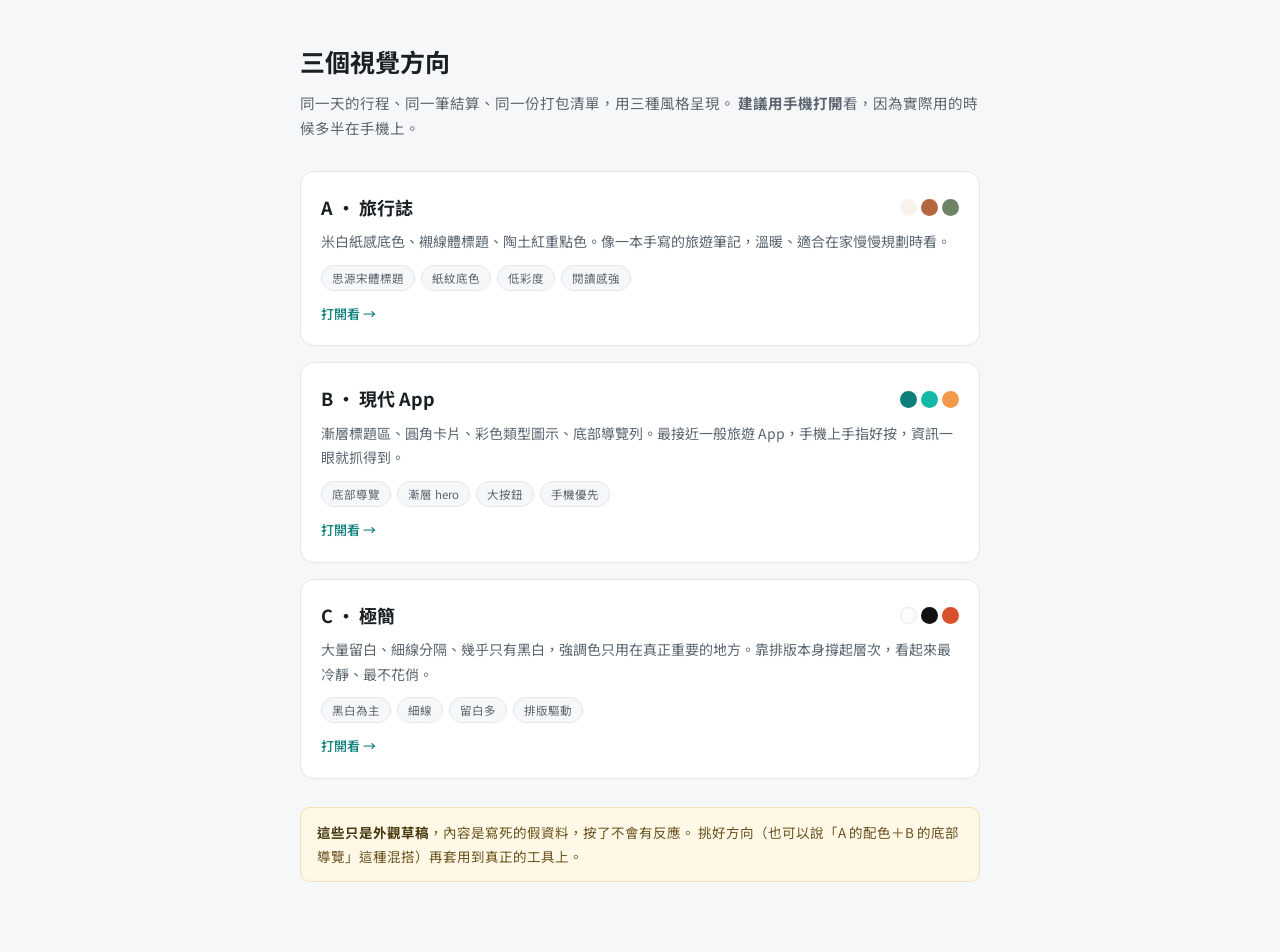
==== mockups/index.html @ a8596bb4 "加入三個視覺方向的 mockup（草稿，尚未套用） mockups/ 下三個靜態頁面，用同一份內容呈現三種風格： - A 旅行誌：米紙底色、思源宋體標題、陶土紅重點 - B 現代 App：漸層 her" ====
<!DOCTYPE html>
<html lang="zh-Hant">
<head>
<meta charset="utf-8">
<meta name="viewport" content="width=device-width, initial-scale=1">
<title>三個視覺方向 — 旅遊規劃工具</title>
<link href="https://fonts.googleapis.com/css2?family=Noto+Sans+TC:wght@400;500;700&display=swap" rel="stylesheet">
<style>
:root{--bg:#f6f7f8;--card:#fff;--line:#e3e7ea;--ink:#1a1f24;--soft:#5c6670;--faint:#8e979f}
*{box-sizing:border-box}
body{margin:0;background:var(--bg);color:var(--ink);
  font-family:"Noto Sans TC",system-ui,sans-serif;font-size:15px;line-height:1.75}
.wrap{max-width:720px;margin:0 auto;padding:40px 20px 70px}
h1{font-size:25px;margin:0 0 6px}
.lead{color:var(--soft);margin:0 0 30px;font-size:14.5px}
.card{background:var(--card);border:1px solid var(--line);border-radius:14px;
  padding:20px;margin-bottom:16px;text-decoration:none;color:inherit;display:block;
  transition:transform .12s, box-shadow .12s}
.card:hover{transform:translateY(-2px);box-shadow:0 6px 22px rgba(26,31,36,.09)}
.card h2{font-size:18px;margin:0 0 4px;display:flex;align-items:center;gap:10px}
.swatch{display:flex;gap:4px;margin-left:auto}
.swatch i{width:17px;height:17px;border-radius:50%;display:block}
.card p{margin:6px 0 0;color:var(--soft);font-size:14px}
.tags{margin-top:11px;display:flex;gap:6px;flex-wrap:wrap}
.tag{font-size:11.5px;background:var(--bg);border:1px solid var(--line);
  border-radius:20px;padding:2px 10px;color:var(--soft)}
.go{font-size:13px;color:#0b7f78;font-weight:500;margin-top:12px;display:block}
.note{background:#fff8e6;border:1px solid #f0e0b8;border-radius:10px;
  padding:13px 16px;font-size:13.5px;color:#6b5420;margin-top:28px}
.note b{color:#4a3a12}
</style>
</head>
<body>
<div class="wrap">
  <h1>三個視覺方向</h1>
  <p class="lead">同一天的行程、同一筆結算、同一份打包清單，用三種風格呈現。
     <b>建議用手機打開</b>看，因為實際用的時候多半在手機上。</p>

  <a class="card" href="a-journal.html">
    <h2>A · 旅行誌
      <span class="swatch"><i style="background:#f7f3ec"></i><i style="background:#b5653f"></i><i style="background:#6f8368"></i></span>
    </h2>
    <p>米白紙感底色、襯線體標題、陶土紅重點色。像一本手寫的旅遊筆記，溫暖、適合在家慢慢規劃時看。</p>
    <div class="tags"><span class="tag">思源宋體標題</span><span class="tag">紙紋底色</span><span class="tag">低彩度</span><span class="tag">閱讀感強</span></div>
    <span class="go">打開看 →</span>
  </a>

  <a class="card" href="b-app.html">
    <h2>B · 現代 App
      <span class="swatch"><i style="background:#0b7f78"></i><i style="background:#14b8a6"></i><i style="background:#f2994a"></i></span>
    </h2>
    <p>漸層標題區、圓角卡片、彩色類型圖示、底部導覽列。最接近一般旅遊 App，手機上手指好按，資訊一眼就抓得到。</p>
    <div class="tags"><span class="tag">底部導覽</span><span class="tag">漸層 hero</span><span class="tag">大按鈕</span><span class="tag">手機優先</span></div>
    <span class="go">打開看 →</span>
  </a>

  <a class="card" href="c-minimal.html">
    <h2>C · 極簡
      <span class="swatch"><i style="background:#fcfcfc;border:1px solid #e3e7ea"></i><i style="background:#111"></i><i style="background:#d94f2b"></i></span>
    </h2>
    <p>大量留白、細線分隔、幾乎只有黑白，強調色只用在真正重要的地方。靠排版本身撐起層次，看起來最冷靜、最不花俏。</p>
    <div class="tags"><span class="tag">黑白為主</span><span class="tag">細線</span><span class="tag">留白多</span><span class="tag">排版驅動</span></div>
    <span class="go">打開看 →</span>
  </a>

  <div class="note">
    <b>這些只是外觀草稿</b>，內容是寫死的假資料，按了不會有反應。
    挑好方向（也可以說「A 的配色＋B 的底部導覽」這種混搭）再套用到真正的工具上。
  </div>
</div>
</body>
</html>
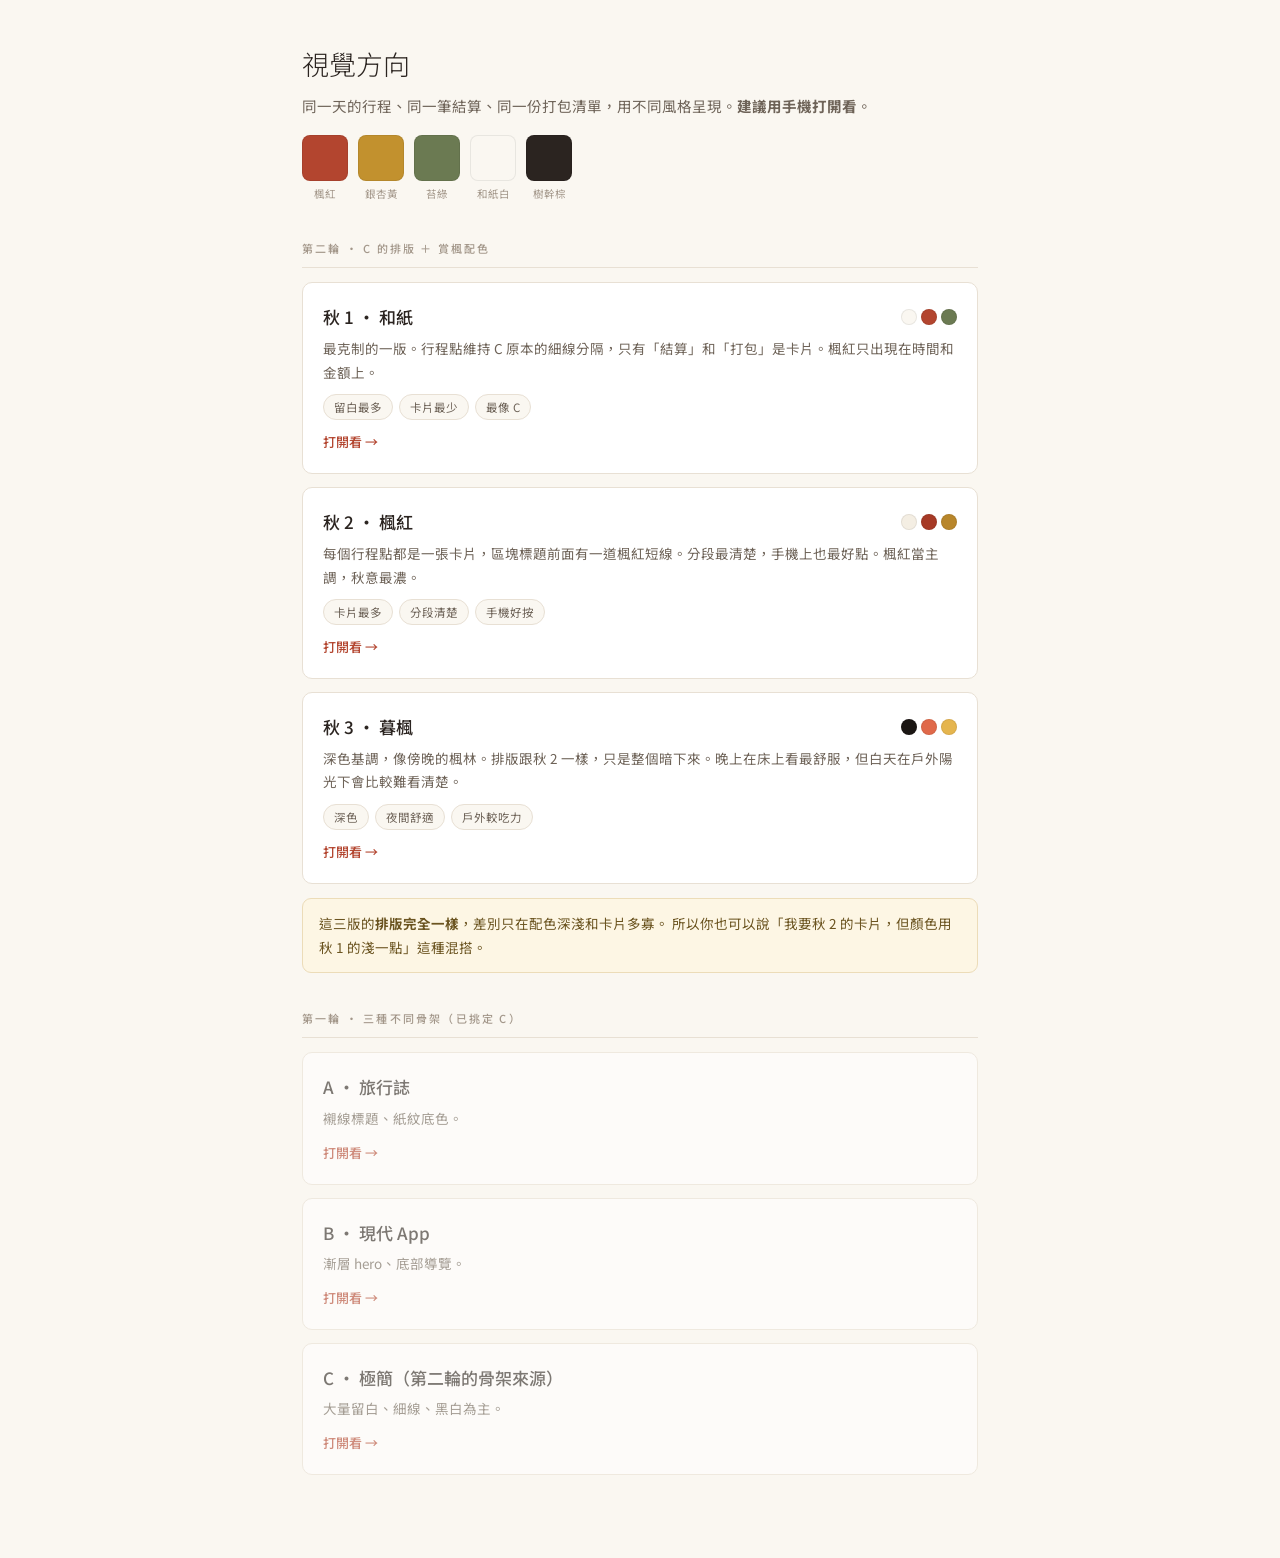
==== commit 329223a0: "第二輪 mockup：C 的排版搭配賞楓配色，三種深淺與卡片程度 沿用「方向 C」的骨架（靠排版與留白撐層次），配一套秋天賞楓色： 楓紅 #B3452F、銀杏黃 #C2912E、苔綠 #6B7A52、" ====
--- a/mockups/index.html
+++ b/mockups/index.html
@@ -3,70 +3,99 @@
 <head>
 <meta charset="utf-8">
 <meta name="viewport" content="width=device-width, initial-scale=1">
-<title>三個視覺方向 — 旅遊規劃工具</title>
-<link href="https://fonts.googleapis.com/css2?family=Noto+Sans+TC:wght@400;500;700&display=swap" rel="stylesheet">
+<title>視覺方向 — 旅遊規劃工具</title>
+<link href="https://fonts.googleapis.com/css2?family=Noto+Sans+TC:wght@300;400;500;700&display=swap" rel="stylesheet">
 <style>
-:root{--bg:#f6f7f8;--card:#fff;--line:#e3e7ea;--ink:#1a1f24;--soft:#5c6670;--faint:#8e979f}
+:root{--bg:#faf7f1;--card:#fff;--line:#e8e0d4;--ink:#2b2420;--soft:#6e6358;--faint:#a3978a;--maple:#b3452f}
 *{box-sizing:border-box}
 body{margin:0;background:var(--bg);color:var(--ink);
   font-family:"Noto Sans TC",system-ui,sans-serif;font-size:15px;line-height:1.75}
-.wrap{max-width:720px;margin:0 auto;padding:40px 20px 70px}
-h1{font-size:25px;margin:0 0 6px}
-.lead{color:var(--soft);margin:0 0 30px;font-size:14.5px}
-.card{background:var(--card);border:1px solid var(--line);border-radius:14px;
-  padding:20px;margin-bottom:16px;text-decoration:none;color:inherit;display:block;
+.wrap{max-width:720px;margin:0 auto;padding:40px 22px 70px}
+h1{font-size:27px;font-weight:300;margin:0 0 6px}
+.lead{color:var(--soft);margin:0 0 8px;font-size:14.5px}
+h2.round{font-size:11px;letter-spacing:.2em;text-transform:uppercase;color:var(--faint);
+  font-weight:500;margin:36px 0 14px;padding-bottom:9px;border-bottom:1px solid var(--line)}
+.card{background:var(--card);border:1px solid var(--line);border-radius:10px;
+  padding:19px 20px;margin-bottom:13px;text-decoration:none;color:inherit;display:block;
   transition:transform .12s, box-shadow .12s}
-.card:hover{transform:translateY(-2px);box-shadow:0 6px 22px rgba(26,31,36,.09)}
-.card h2{font-size:18px;margin:0 0 4px;display:flex;align-items:center;gap:10px}
+.card:hover{transform:translateY(-2px);box-shadow:0 6px 20px rgba(74,53,38,.09)}
+.card h3{font-size:17px;font-weight:500;margin:0 0 4px;display:flex;align-items:center;gap:10px}
 .swatch{display:flex;gap:4px;margin-left:auto}
-.swatch i{width:17px;height:17px;border-radius:50%;display:block}
-.card p{margin:6px 0 0;color:var(--soft);font-size:14px}
-.tags{margin-top:11px;display:flex;gap:6px;flex-wrap:wrap}
+.swatch i{width:16px;height:16px;border-radius:50%;display:block;border:1px solid rgba(0,0,0,.07)}
+.card p{margin:5px 0 0;color:var(--soft);font-size:13.5px}
+.tags{margin-top:10px;display:flex;gap:6px;flex-wrap:wrap}
 .tag{font-size:11.5px;background:var(--bg);border:1px solid var(--line);
   border-radius:20px;padding:2px 10px;color:var(--soft)}
-.go{font-size:13px;color:#0b7f78;font-weight:500;margin-top:12px;display:block}
-.note{background:#fff8e6;border:1px solid #f0e0b8;border-radius:10px;
-  padding:13px 16px;font-size:13.5px;color:#6b5420;margin-top:28px}
-.note b{color:#4a3a12}
+.go{font-size:13px;color:var(--maple);font-weight:500;margin-top:11px;display:block}
+.old{opacity:.6}
+.note{background:#fdf6e4;border:1px solid #ecdcb8;border-radius:9px;
+  padding:13px 16px;font-size:13.5px;color:#6b5420;margin-top:14px}
+.palette{display:flex;gap:10px;flex-wrap:wrap;margin:16px 0 4px}
+.pc{text-align:center;font-size:10.5px;color:var(--faint)}
+.pc i{display:block;width:46px;height:46px;border-radius:8px;margin-bottom:4px;border:1px solid rgba(0,0,0,.07)}
 </style>
 </head>
 <body>
 <div class="wrap">
-  <h1>三個視覺方向</h1>
-  <p class="lead">同一天的行程、同一筆結算、同一份打包清單，用三種風格呈現。
-     <b>建議用手機打開</b>看，因為實際用的時候多半在手機上。</p>
+  <h1>視覺方向</h1>
+  <p class="lead">同一天的行程、同一筆結算、同一份打包清單，用不同風格呈現。<b>建議用手機打開看</b>。</p>
 
-  <a class="card" href="a-journal.html">
-    <h2>A · 旅行誌
-      <span class="swatch"><i style="background:#f7f3ec"></i><i style="background:#b5653f"></i><i style="background:#6f8368"></i></span>
-    </h2>
-    <p>米白紙感底色、襯線體標題、陶土紅重點色。像一本手寫的旅遊筆記，溫暖、適合在家慢慢規劃時看。</p>
-    <div class="tags"><span class="tag">思源宋體標題</span><span class="tag">紙紋底色</span><span class="tag">低彩度</span><span class="tag">閱讀感強</span></div>
+  <div class="palette">
+    <div class="pc"><i style="background:#b3452f"></i>楓紅</div>
+    <div class="pc"><i style="background:#c2912e"></i>銀杏黃</div>
+    <div class="pc"><i style="background:#6b7a52"></i>苔綠</div>
+    <div class="pc"><i style="background:#faf7f1"></i>和紙白</div>
+    <div class="pc"><i style="background:#2b2420"></i>樹幹棕</div>
+  </div>
+
+  <h2 class="round">第二輪 · C 的排版 ＋ 賞楓配色</h2>
+
+  <a class="card" href="c1-washi.html">
+    <h3>秋 1 · 和紙
+      <span class="swatch"><i style="background:#faf7f1"></i><i style="background:#b3452f"></i><i style="background:#6b7a52"></i></span>
+    </h3>
+    <p>最克制的一版。行程點維持 C 原本的細線分隔，只有「結算」和「打包」是卡片。楓紅只出現在時間和金額上。</p>
+    <div class="tags"><span class="tag">留白最多</span><span class="tag">卡片最少</span><span class="tag">最像 C</span></div>
     <span class="go">打開看 →</span>
   </a>
 
-  <a class="card" href="b-app.html">
-    <h2>B · 現代 App
-      <span class="swatch"><i style="background:#0b7f78"></i><i style="background:#14b8a6"></i><i style="background:#f2994a"></i></span>
-    </h2>
-    <p>漸層標題區、圓角卡片、彩色類型圖示、底部導覽列。最接近一般旅遊 App，手機上手指好按，資訊一眼就抓得到。</p>
-    <div class="tags"><span class="tag">底部導覽</span><span class="tag">漸層 hero</span><span class="tag">大按鈕</span><span class="tag">手機優先</span></div>
+  <a class="card" href="c2-maple.html">
+    <h3>秋 2 · 楓紅
+      <span class="swatch"><i style="background:#f4eee3"></i><i style="background:#a63a26"></i><i style="background:#b8862b"></i></span>
+    </h3>
+    <p>每個行程點都是一張卡片，區塊標題前面有一道楓紅短線。分段最清楚，手機上也最好點。楓紅當主調，秋意最濃。</p>
+    <div class="tags"><span class="tag">卡片最多</span><span class="tag">分段清楚</span><span class="tag">手機好按</span></div>
     <span class="go">打開看 →</span>
   </a>
 
-  <a class="card" href="c-minimal.html">
-    <h2>C · 極簡
-      <span class="swatch"><i style="background:#fcfcfc;border:1px solid #e3e7ea"></i><i style="background:#111"></i><i style="background:#d94f2b"></i></span>
-    </h2>
-    <p>大量留白、細線分隔、幾乎只有黑白，強調色只用在真正重要的地方。靠排版本身撐起層次，看起來最冷靜、最不花俏。</p>
-    <div class="tags"><span class="tag">黑白為主</span><span class="tag">細線</span><span class="tag">留白多</span><span class="tag">排版驅動</span></div>
+  <a class="card" href="c3-dusk.html">
+    <h3>秋 3 · 暮楓
+      <span class="swatch"><i style="background:#1b1613"></i><i style="background:#e0694a"></i><i style="background:#e5b54e"></i></span>
+    </h3>
+    <p>深色基調，像傍晚的楓林。排版跟秋 2 一樣，只是整個暗下來。晚上在床上看最舒服，但白天在戶外陽光下會比較難看清楚。</p>
+    <div class="tags"><span class="tag">深色</span><span class="tag">夜間舒適</span><span class="tag">戶外較吃力</span></div>
     <span class="go">打開看 →</span>
   </a>
 
   <div class="note">
-    <b>這些只是外觀草稿</b>，內容是寫死的假資料，按了不會有反應。
-    挑好方向（也可以說「A 的配色＋B 的底部導覽」這種混搭）再套用到真正的工具上。
+    這三版的<b>排版完全一樣</b>，差別只在配色深淺和卡片多寡。
+    所以你也可以說「我要秋 2 的卡片，但顏色用秋 1 的淺一點」這種混搭。
   </div>
+
+  <h2 class="round">第一輪 · 三種不同骨架（已挑定 C）</h2>
+
+  <a class="card old" href="a-journal.html">
+    <h3>A · 旅行誌</h3>
+    <p>襯線標題、紙紋底色。</p><span class="go">打開看 →</span>
+  </a>
+  <a class="card old" href="b-app.html">
+    <h3>B · 現代 App</h3>
+    <p>漸層 hero、底部導覽。</p><span class="go">打開看 →</span>
+  </a>
+  <a class="card old" href="c-minimal.html">
+    <h3>C · 極簡（第二輪的骨架來源）</h3>
+    <p>大量留白、細線、黑白為主。</p><span class="go">打開看 →</span>
+  </a>
 </div>
 </body>
 </html>
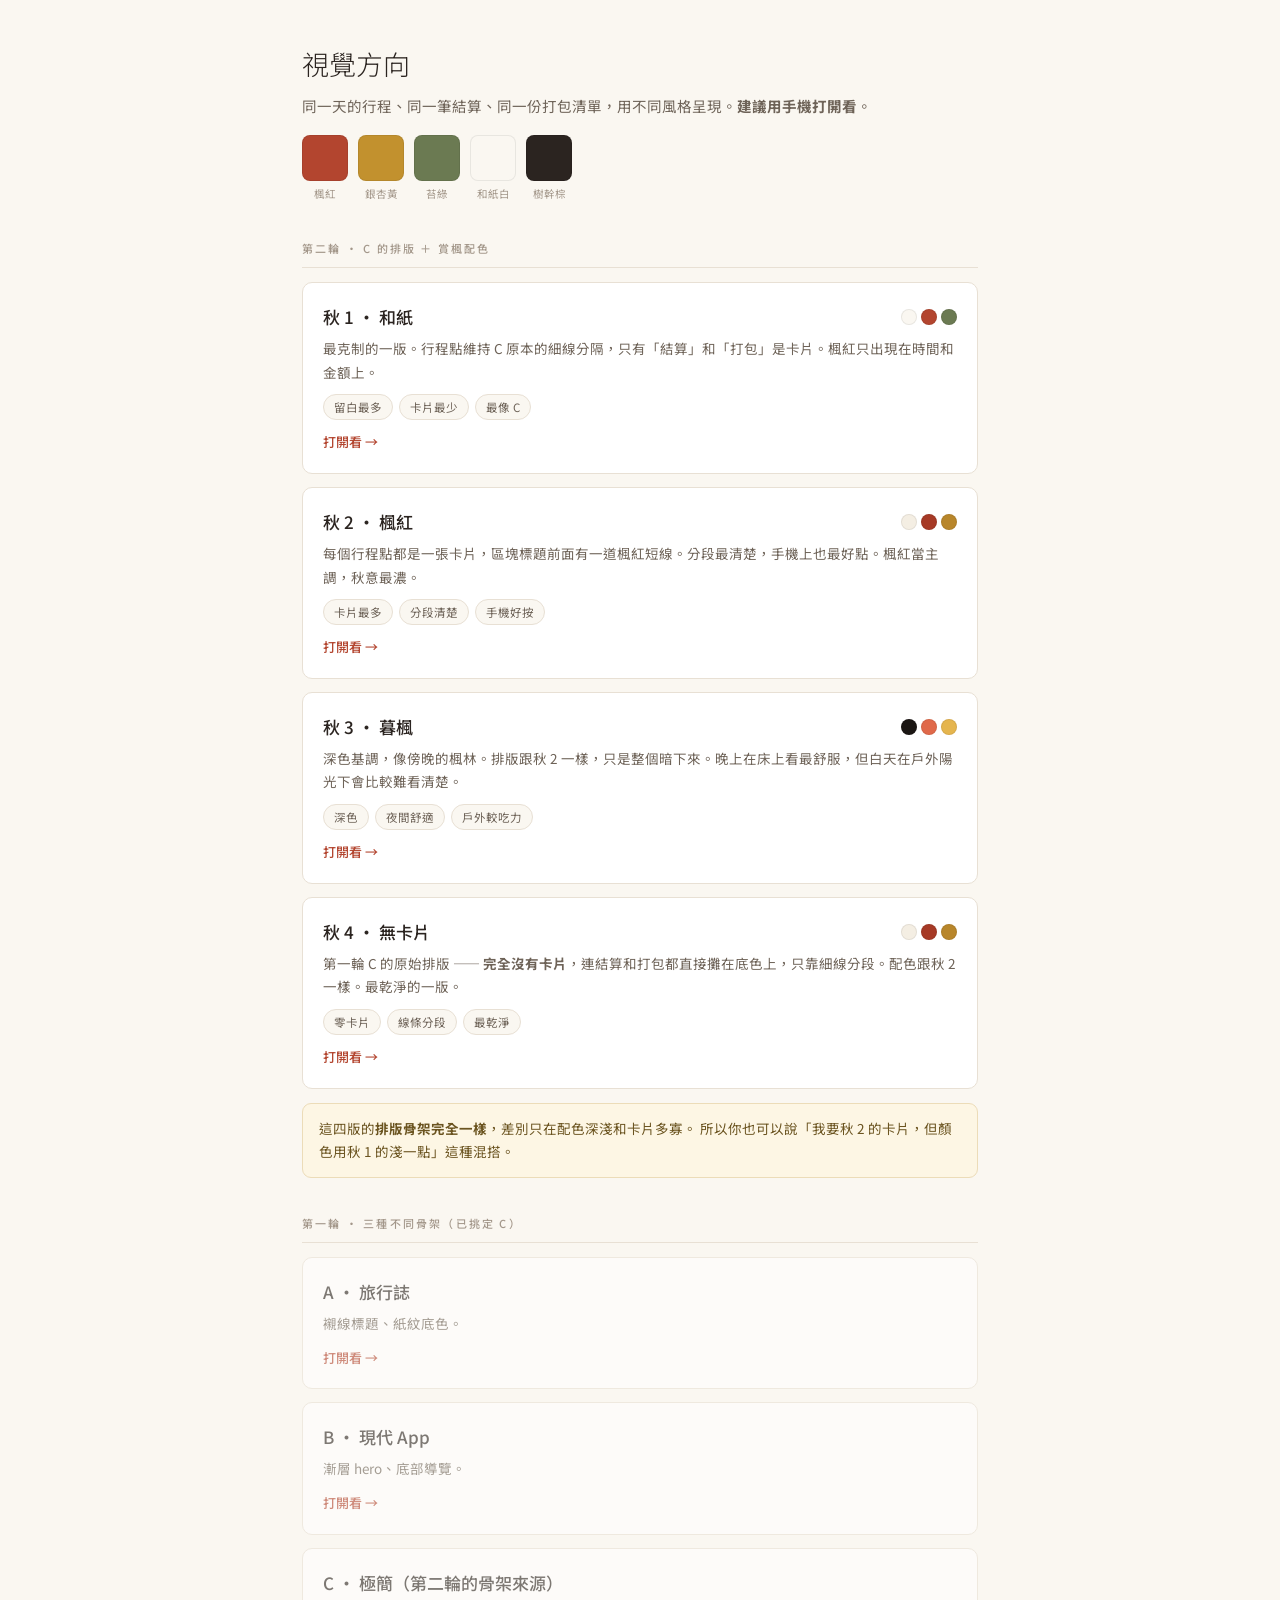
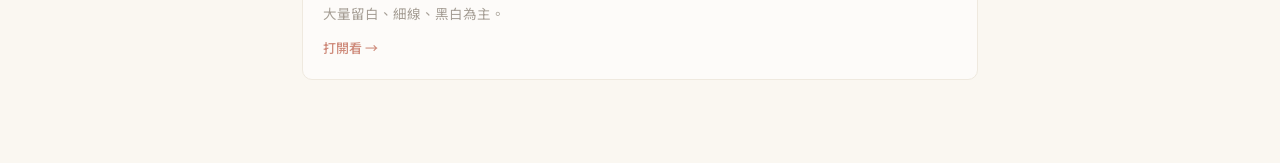
==== commit d39056b9: "加入秋 4：完全無卡片的版本（第一輪 C 的排版 + 秋 2 配色） v2.css 新增 .no-cards：讓區塊回到「只靠標題細線分段」， 結算與打包的內容直接攤在底色上，不加任何容器。  Co-" ====
--- a/mockups/index.html
+++ b/mockups/index.html
@@ -77,8 +77,17 @@
     <span class="go">打開看 →</span>
   </a>
 
+  <a class="card" href="c4-nocard.html">
+    <h3>秋 4 · 無卡片
+      <span class="swatch"><i style="background:#f4eee3"></i><i style="background:#a63a26"></i><i style="background:#b8862b"></i></span>
+    </h3>
+    <p>第一輪 C 的原始排版 —— <b>完全沒有卡片</b>，連結算和打包都直接攤在底色上，只靠細線分段。配色跟秋 2 一樣。最乾淨的一版。</p>
+    <div class="tags"><span class="tag">零卡片</span><span class="tag">線條分段</span><span class="tag">最乾淨</span></div>
+    <span class="go">打開看 →</span>
+  </a>
+
   <div class="note">
-    這三版的<b>排版完全一樣</b>，差別只在配色深淺和卡片多寡。
+    這四版的<b>排版骨架完全一樣</b>，差別只在配色深淺和卡片多寡。
     所以你也可以說「我要秋 2 的卡片，但顏色用秋 1 的淺一點」這種混搭。
   </div>
 
